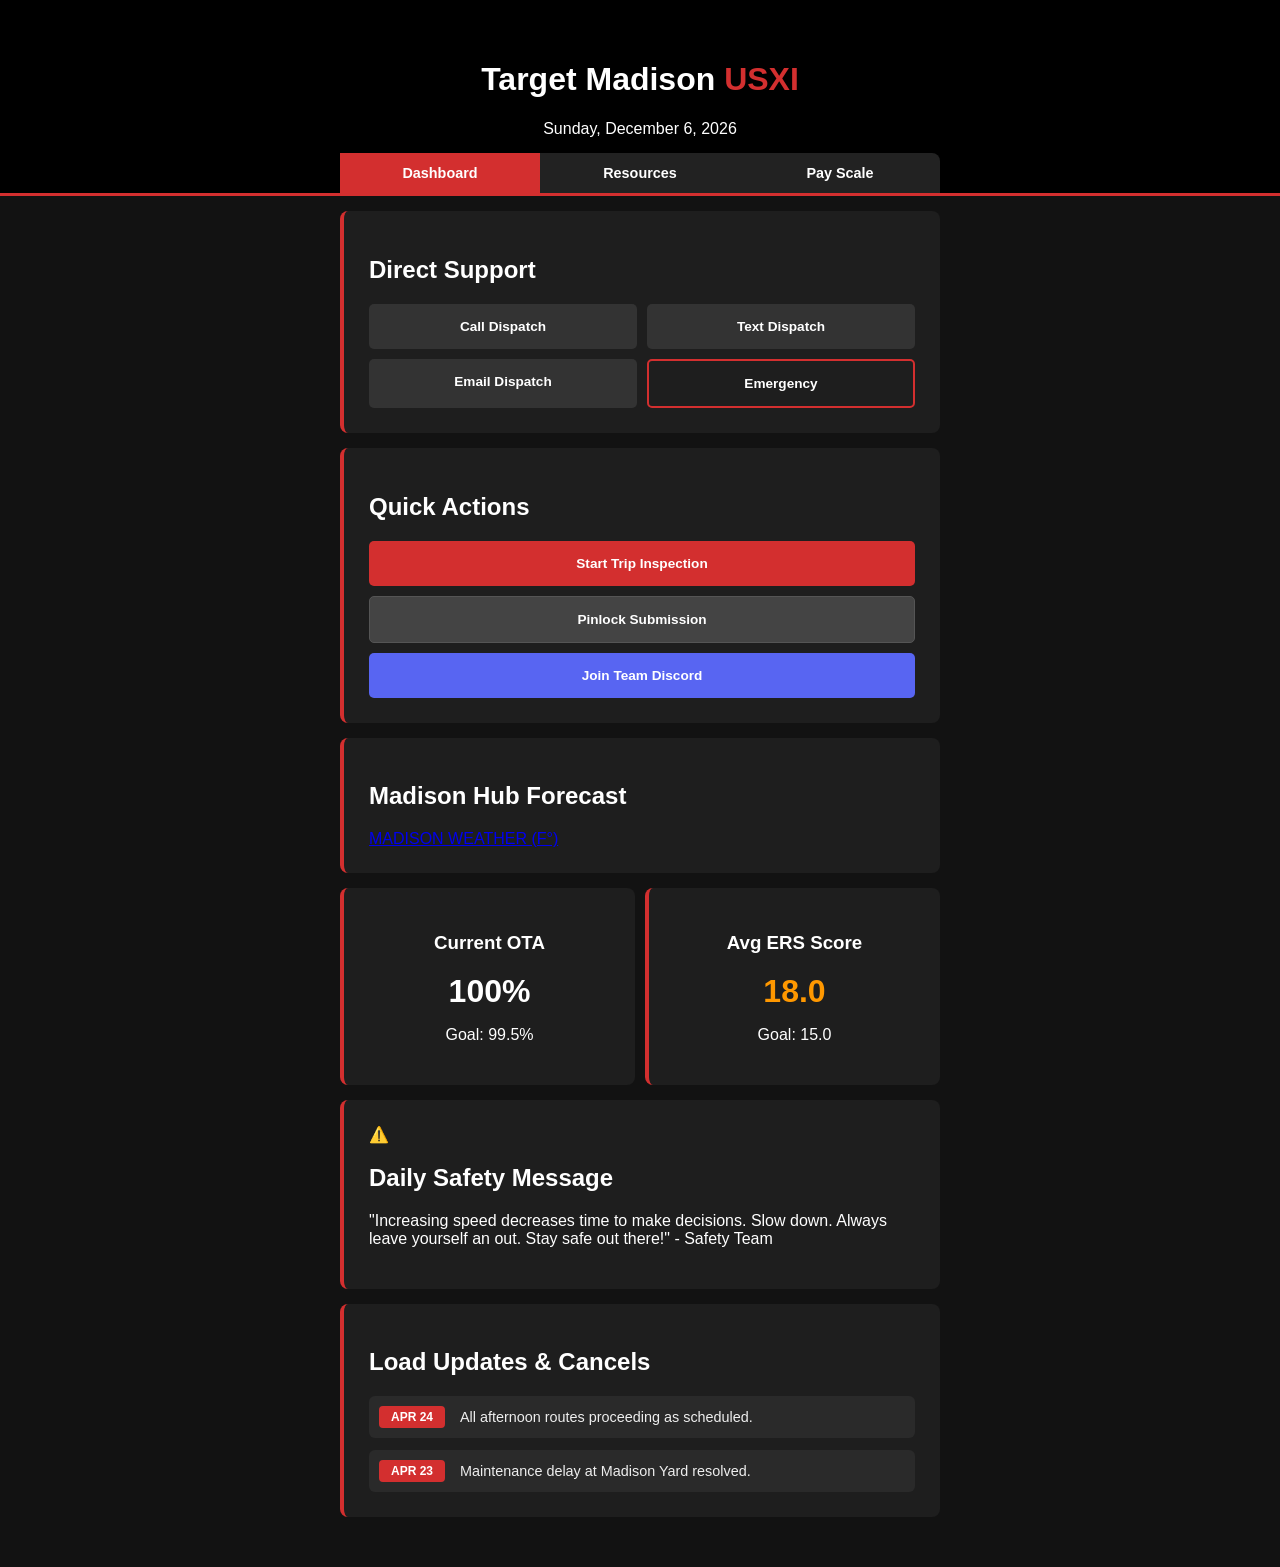
==== index.html @ d66eca16 "updated safety message" ====
<!doctype html>
<html lang="en">
  <head>
    <meta charset="UTF-8" />
    <meta name="viewport" content="width=device-width, initial-scale=1.0" />
    <title>Target Madison USXI | Dashboard</title>
    <link rel="stylesheet" href="styles.css" />
  </head>
  <body>
    <header>
      <div class="header-content">
        <h1>Target Madison <span class="sub-brand">USXI</span></h1>
        <div class="date" id="current-date"></div>
      </div>
      <nav class="main-nav">
        <a href="index.html" class="nav-item active">Dashboard</a>
        <a href="resources.html" class="nav-item">Resources</a>
        <a href="targetMadisonPayScale.html" class="nav-item">Pay Scale</a>
      </nav>
    </header>

    <main class="container">
      <section class="card action-card">
        <h2>Direct Support</h2>
        <div class="button-grid">
          <a href="tel:8032505276" class="btn-link support">Call Dispatch</a>
          <a href="sms:8032505276" class="btn-link support">Text Dispatch</a>
          <a href="mailto:targetmadison@usxpress.com" class="btn-link support">
            Email Dispatch</a
          >
          <a href="tel:911" class="btn-link emergency">Emergency</a>
        </div>
      </section>

      <section class="card action-card">
        <h2>Quick Actions</h2>
        <div class="button-grid">
          <a
            href="https://app.smartsheet.com/b/form/f10eee7610c347f5bd076bdf74858b39"
            class="btn-link primary"
            target="_blank"
            >Start Trip Inspection</a
          >
          <a
            href="https://forms.office.com/pages/responsepage.aspx?id=baa1u59cKkiWmqQDBLa8jYGkXY_QjcpDrujCEN10fqJURVBIWTdNQVBaWUJBTFdSQTcyQ05BNzRNVCQlQCN0PWcu&origin=lprLink&route=shorturl"
            class="btn-link secondary"
            target="_blank"
            >Pinlock Submission</a
          >
          <a
            href="https://discord.gg/PH69uc9b"
            class="btn-link discord"
            target="_blank"
            >Join Team Discord</a
          >
        </div>
      </section>
      <!-- Weather -->
      <section class="card">
        <h2>Madison Hub Forecast</h2>
        <a
          class="weatherwidget-io"
          href="https://forecast7.com/en/34d70n86d75/madison/?unit=us"
          data-label_1="MADISON"
          data-label_2="WEATHER"
          data-font="Roboto"
          data-icons="Climacons Animated"
          data-mode="Forecast"
          data-days="3"
          data-theme="pure"
          data-basecolor="#1e1e1e"
          data-accent="#555555"
          data-textcolor="#ffffff"
          data-highcolor="#d32f2f"
          data-lowcolor="#bbbbbb"
          data-unit="us"
        >
          MADISON WEATHER (F°)
        </a>
        <script>
          !(function (d, s, id) {
            var js,
              fjs = d.getElementsByTagName(s)[0];
            if (!d.getElementById(id)) {
              js = d.createElement(s);
              js.id = id;
              js.src = "https://weatherwidget.io/js/widget.min.js";
              fjs.parentNode.insertBefore(js, fjs);
            }
          })(document, "script", "weatherwidget-io-js");
        </script>
      </section>
      <!-- Metrics -->
      <section class="metrics">
        <div class="card metric-card status-good">
          <h3>Current OTA</h3>
          <div class="stat">100%</div>
          <p class="goal">Goal: 99.5%</p>
        </div>
        <div class="card metric-card status-warning">
          <h3>Avg ERS Score</h3>
          <div class="stat">18.0</div>
          <p class="goal">Goal: 15.0</p>
        </div>
      </section>
      <!-- Safety Message -->
      <section class="card safety-card">
        <div class="card-header">
          <span class="icon">⚠️</span>
          <h2>Daily Safety Message</h2>
        </div>
        <p class="safety-text">
          "Increasing speed decreases time to make decisions. Slow down. Always
          leave yourself an out. Stay safe out there!" - Safety Team
        </p>
      </section>

      <section class="card alert-card">
        <h2>Load Updates & Cancels</h2>
        <div class="update-list">
          <div class="update-item">
            <span class="update-date">Apr 24</span
            ><span class="update-msg"
              >All afternoon routes proceeding as scheduled.</span
            >
          </div>
          <div class="update-item">
            <span class="update-date">Apr 23</span
            ><span class="update-msg"
              >Maintenance delay at Madison Yard resolved.</span
            >
          </div>
        </div>
      </section>
    </main>

    <script>
      const options = {
        weekday: "long",
        year: "numeric",
        month: "long",
        day: "numeric",
      };
      document.getElementById("current-date").innerText =
        new Date().toLocaleDateString(undefined, options);
    </script>
  </body>
</html>
---- styles.css ----
:root {
  --primary-red: #d32f2f;
  --bg-dark: #121212;
  --card-bg: #1e1e1e;
  --text-white: #ffffff;
  --text-grey: #bbbbbb;
  --discord-blurple: #5865f2;
}
.container {
  padding: 15px;
  max-width: 600px; /* This prevents the site from getting too wide on PC */
  margin: 0 auto;  /* This centers the container on the screen */
}

body {
  font-family: -apple-system, sans-serif;
  background-color: var(--bg-dark);
  color: var(--text-white);
  margin: 0;
  padding-bottom: 20px;
}

header {
  background-color: #000;
  padding: 20px 0 0 0;
  text-align: center;
  border-bottom: 3px solid var(--primary-red);
  position: sticky;
  top: 0;
  z-index: 100;
}

.sub-brand {
  color: var(--primary-red);
}

.main-nav {
  display: flex;
  justify-content: space-around;
  background: #222;
  margin-top: 15px;
}

.nav-item {
  color: white;
  text-decoration: none;
  padding: 12px;
  font-size: 0.9rem;
  font-weight: bold;
  flex: 1;
}

.nav-item.active {
  background: var(--primary-red);
}

.container {
  padding: 15px;
}

.card {
  background: var(--card-bg);
  border-radius: 8px;
  padding: 15px;
  margin-bottom: 15px;
  border-left: 4px solid var(--primary-red);
}

.button-grid {
  display: grid;
  grid-template-columns: 1fr 1fr;
  gap: 10px;
}

.btn-link {
  display: block;
  padding: 15px 5px;
  text-align: center;
  text-decoration: none;
  color: white;
  border-radius: 5px;
  font-weight: bold;
  font-size: 0.85rem;
  background: #333;
}

.btn-link.primary {
  background: var(--primary-red);
  grid-column: span 2;
}

/* Secondary Button Styling (e.g., Pinlock) */
.btn-link.secondary {
  background-color: #444; /* Medium Grey */
  grid-column: span 2; /* Makes it full width like the others */
  border: 1px solid #555;
  transition: background-color 0.2s ease;
}

.btn-link.secondary:active {
  background-color: #555;
}
.btn-link.discord {
  background: var(--discord-blurple);
  grid-column: span 2;
}
.btn-link.emergency {
  border: 2px solid var(--primary-red);
  background: transparent;
}

.metrics {
  display: grid;
  grid-template-columns: 1fr 1fr;
  gap: 10px;
}
.metric-card {
  text-align: center;
}
.stat {
  font-size: 2rem;
  font-weight: bold;
  margin: 5px 0;
}
.status-warning .stat {
  color: #ff9800;
}

.data-list {
  list-style: none;
  padding: 0;
}
.data-list li {
  display: flex;
  justify-content: space-between;
  padding: 10px 0;
  border-bottom: 1px solid #333;
}

.doc-link {
  color: var(--primary-red);
  text-decoration: none;
  font-weight: bold;
  display: block;
  margin-top: 10px;
}
.doc-link:hover {
  text-decoration: underline;
}

.back-nav {
  text-align: center;
}
.btn-back {
  display: inline-block;
  color: var(--text-grey);
  text-decoration: none;
  font-weight: bold;
  text-transform: uppercase;
  font-size: 0.8rem;
  border: 1px solid #444;
  padding: 10px 20px;
  border-radius: 20px;
}

/* Container for the list of updates */
.update-list {
    display: flex;
    flex-direction: column;
    gap: 12px; /* Adds space between each update row */
    margin-top: 10px;
}

/* Individual update row */
.update-item {
    display: flex;
    align-items: center; /* Vertically centers the text */
    background: #2a2a2a; /* Slightly lighter than card bg to stand out */
    padding: 10px;
    border-radius: 6px;
    gap: 15px; /* Creates a clear gap between date and message */
}

/* Date Badge */
.update-date {
    background-color: var(--primary-red);
    color: white;
    font-size: 0.75rem;
    font-weight: bold;
    padding: 4px 8px;
    border-radius: 4px;
    min-width: 50px; /* Ensures all date badges are the same width */
    text-align: center;
    text-transform: uppercase;
}

/* Message Text */
.update-msg {
    font-size: 0.9rem;
    color: #eee;
    line-height: 1.3;
}

/* Media Query: Rules for screens wider than 768px (Tablets/PCs) */
@media (min-width: 768px) {
    header {
        padding: 40px 0 0 0; /* More space at the top on big screens */
    }

    .main-nav {
        max-width: 600px;
        margin: 15px auto 0 auto;
        border-radius: 8px 8px 0 0; /* Rounds the top corners of the nav */
    }

    .card {
        padding: 25px; /* More internal space for cards on desktop */
    }

    h1 {
        font-size: 2rem;
    }
}
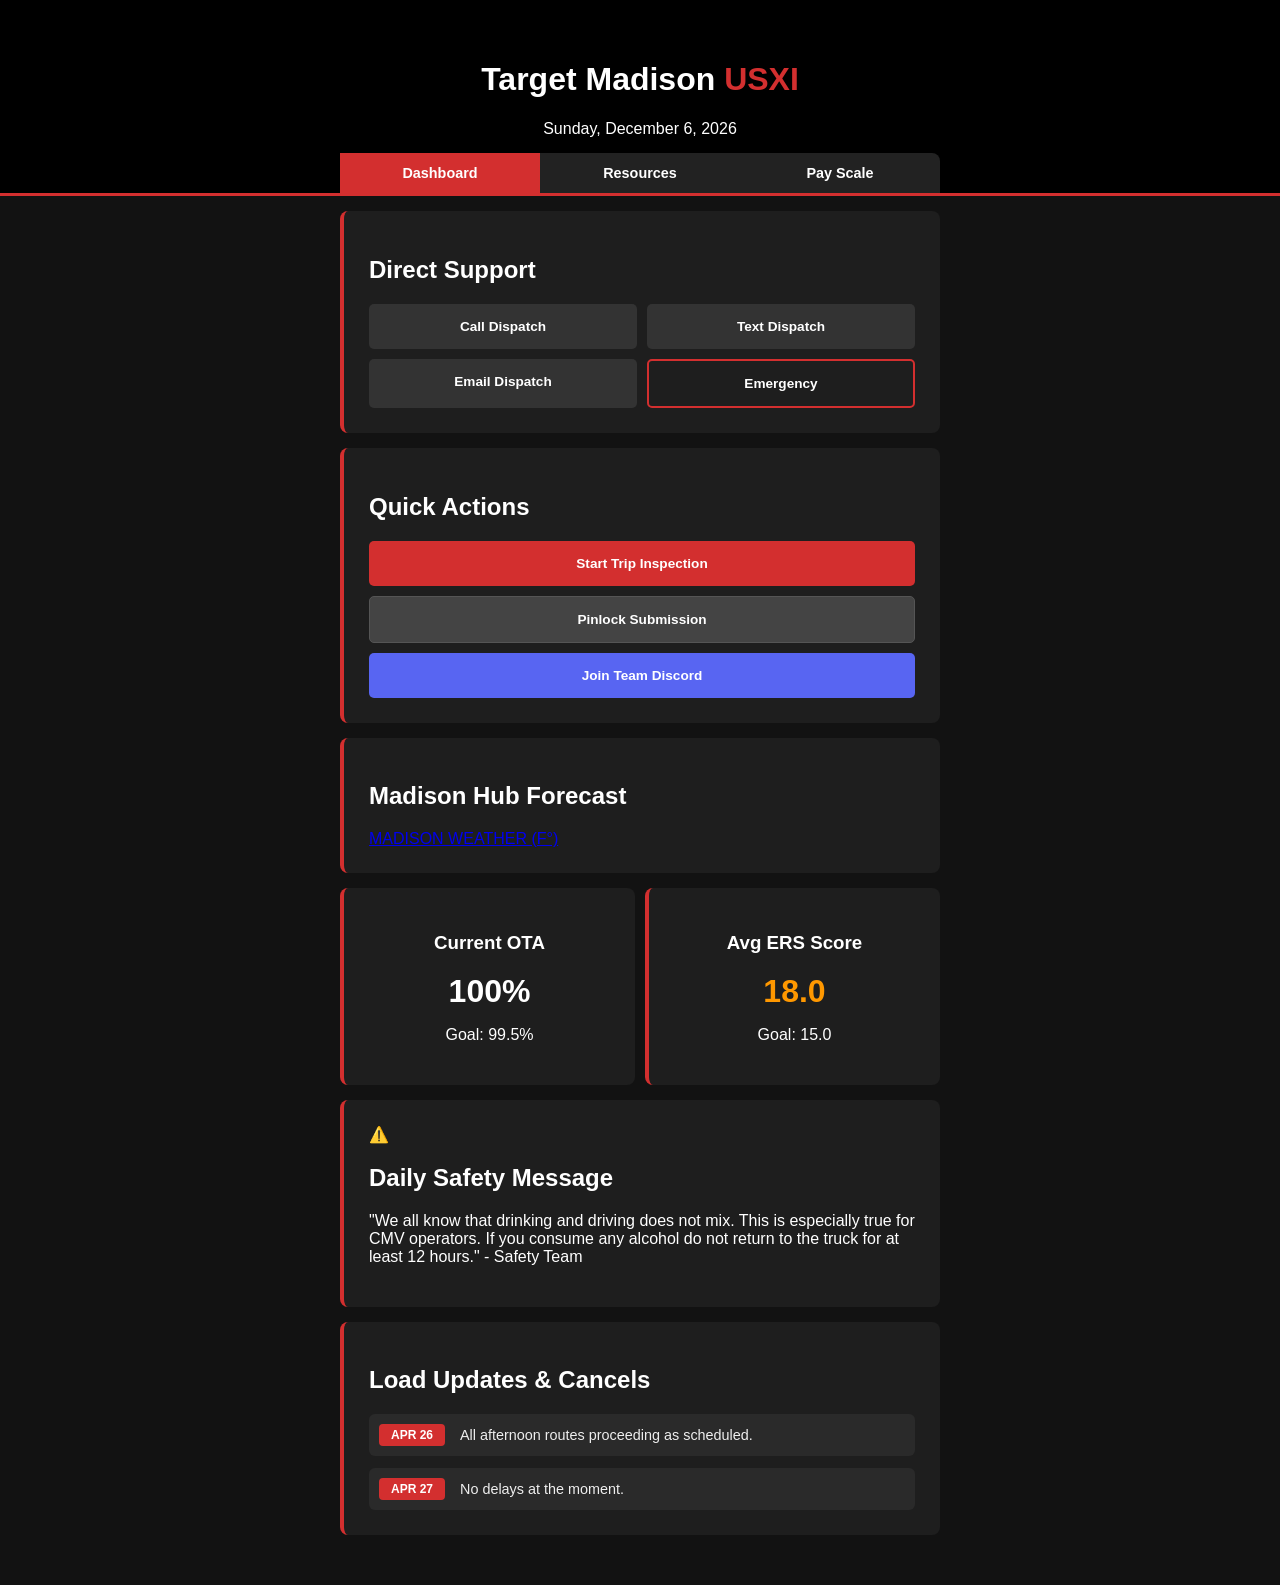
==== commit 4416ca07: "updated safety message" ====
--- a/index.html
+++ b/index.html
@@ -110,8 +110,9 @@
           <h2>Daily Safety Message</h2>
         </div>
         <p class="safety-text">
-          "Increasing speed decreases time to make decisions. Slow down. Always
-          leave yourself an out. Stay safe out there!" - Safety Team
+          "We all know that drinking and driving does not mix. This is
+          especially true for CMV operators. If you consume any alcohol do not
+          return to the truck for at least 12 hours." - Safety Team
         </p>
       </section>
 
@@ -119,16 +120,14 @@
         <h2>Load Updates & Cancels</h2>
         <div class="update-list">
           <div class="update-item">
-            <span class="update-date">Apr 24</span
+            <span class="update-date">Apr 26</span
             ><span class="update-msg"
               >All afternoon routes proceeding as scheduled.</span
             >
           </div>
           <div class="update-item">
-            <span class="update-date">Apr 23</span
-            ><span class="update-msg"
-              >Maintenance delay at Madison Yard resolved.</span
-            >
+            <span class="update-date">Apr 27</span
+            ><span class="update-msg">No delays at the moment.</span>
           </div>
         </div>
       </section>
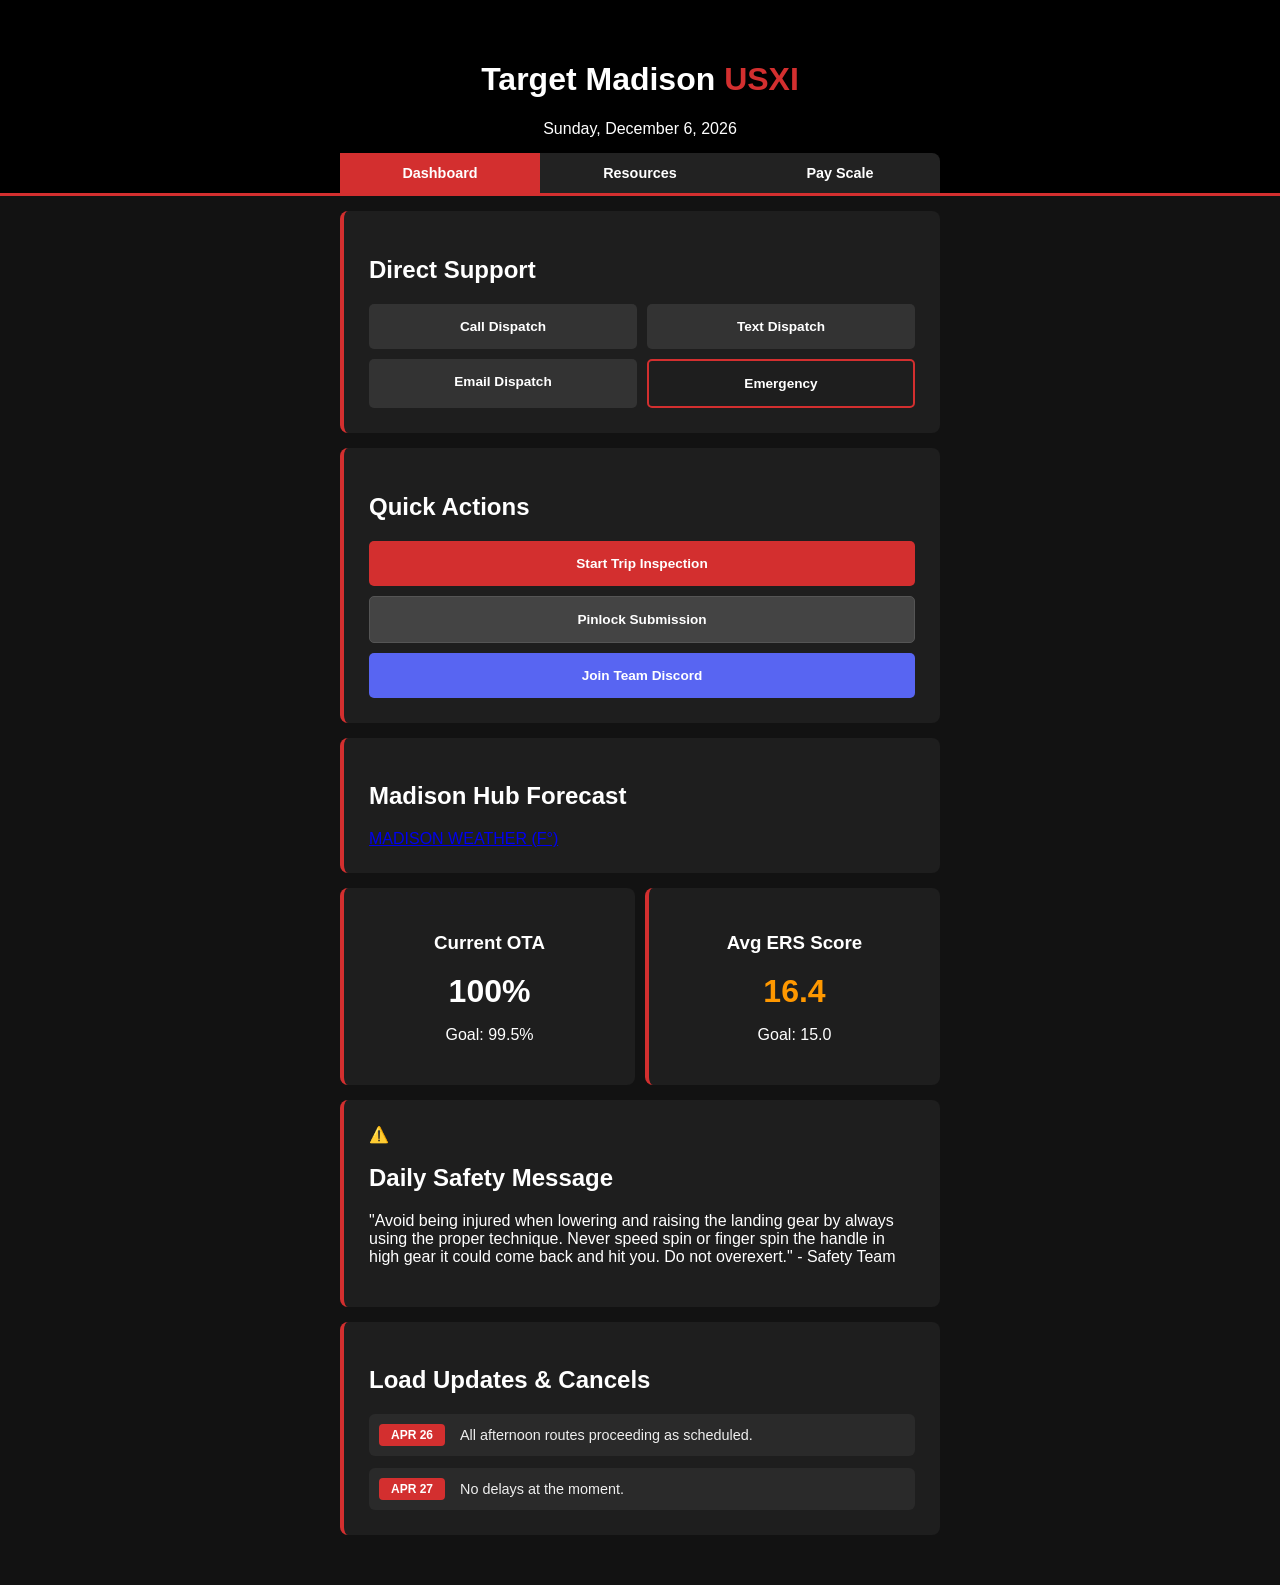
==== commit 1ea1a370: "updated safety score board" ====
--- a/index.html
+++ b/index.html
@@ -99,7 +99,7 @@
         </div>
         <div class="card metric-card status-warning">
           <h3>Avg ERS Score</h3>
-          <div class="stat">18.0</div>
+          <div class="stat">16.4</div>
           <p class="goal">Goal: 15.0</p>
         </div>
       </section>
@@ -110,9 +110,10 @@
           <h2>Daily Safety Message</h2>
         </div>
         <p class="safety-text">
-          "We all know that drinking and driving does not mix. This is
-          especially true for CMV operators. If you consume any alcohol do not
-          return to the truck for at least 12 hours." - Safety Team
+          "Avoid being injured when lowering and raising the landing gear by
+          always using the proper technique. Never speed spin or finger spin the
+          handle in high gear it could come back and hit you. Do not overexert."
+          - Safety Team
         </p>
       </section>
 
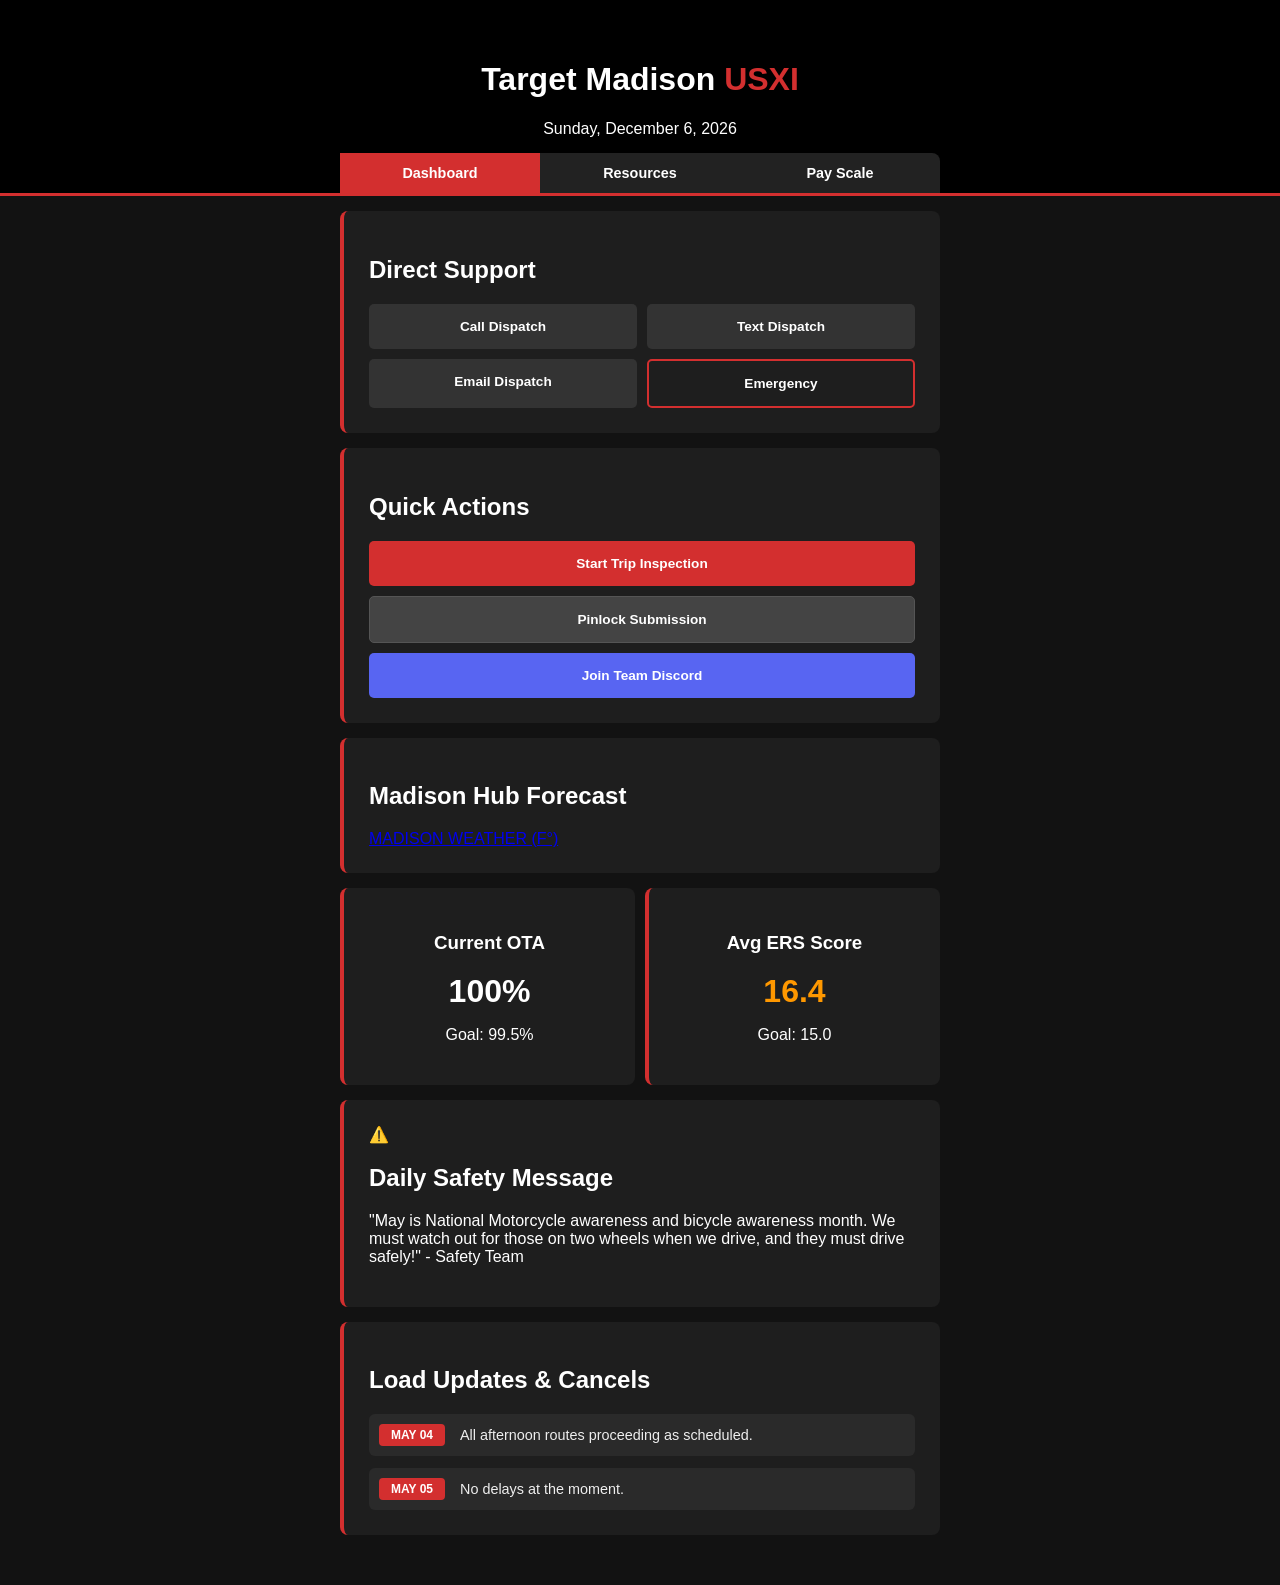
==== commit 50e24ed0: "updated safety message" ====
--- a/index.html
+++ b/index.html
@@ -110,10 +110,9 @@
           <h2>Daily Safety Message</h2>
         </div>
         <p class="safety-text">
-          "Avoid being injured when lowering and raising the landing gear by
-          always using the proper technique. Never speed spin or finger spin the
-          handle in high gear it could come back and hit you. Do not overexert."
-          - Safety Team
+          "May is National Motorcycle awareness and bicycle awareness month. We
+          must watch out for those on two wheels when we drive, and they must
+          drive safely!" - Safety Team
         </p>
       </section>
 
@@ -121,13 +120,13 @@
         <h2>Load Updates & Cancels</h2>
         <div class="update-list">
           <div class="update-item">
-            <span class="update-date">Apr 26</span
+            <span class="update-date">May 04</span
             ><span class="update-msg"
               >All afternoon routes proceeding as scheduled.</span
             >
           </div>
           <div class="update-item">
-            <span class="update-date">Apr 27</span
+            <span class="update-date">May 05</span
             ><span class="update-msg">No delays at the moment.</span>
           </div>
         </div>
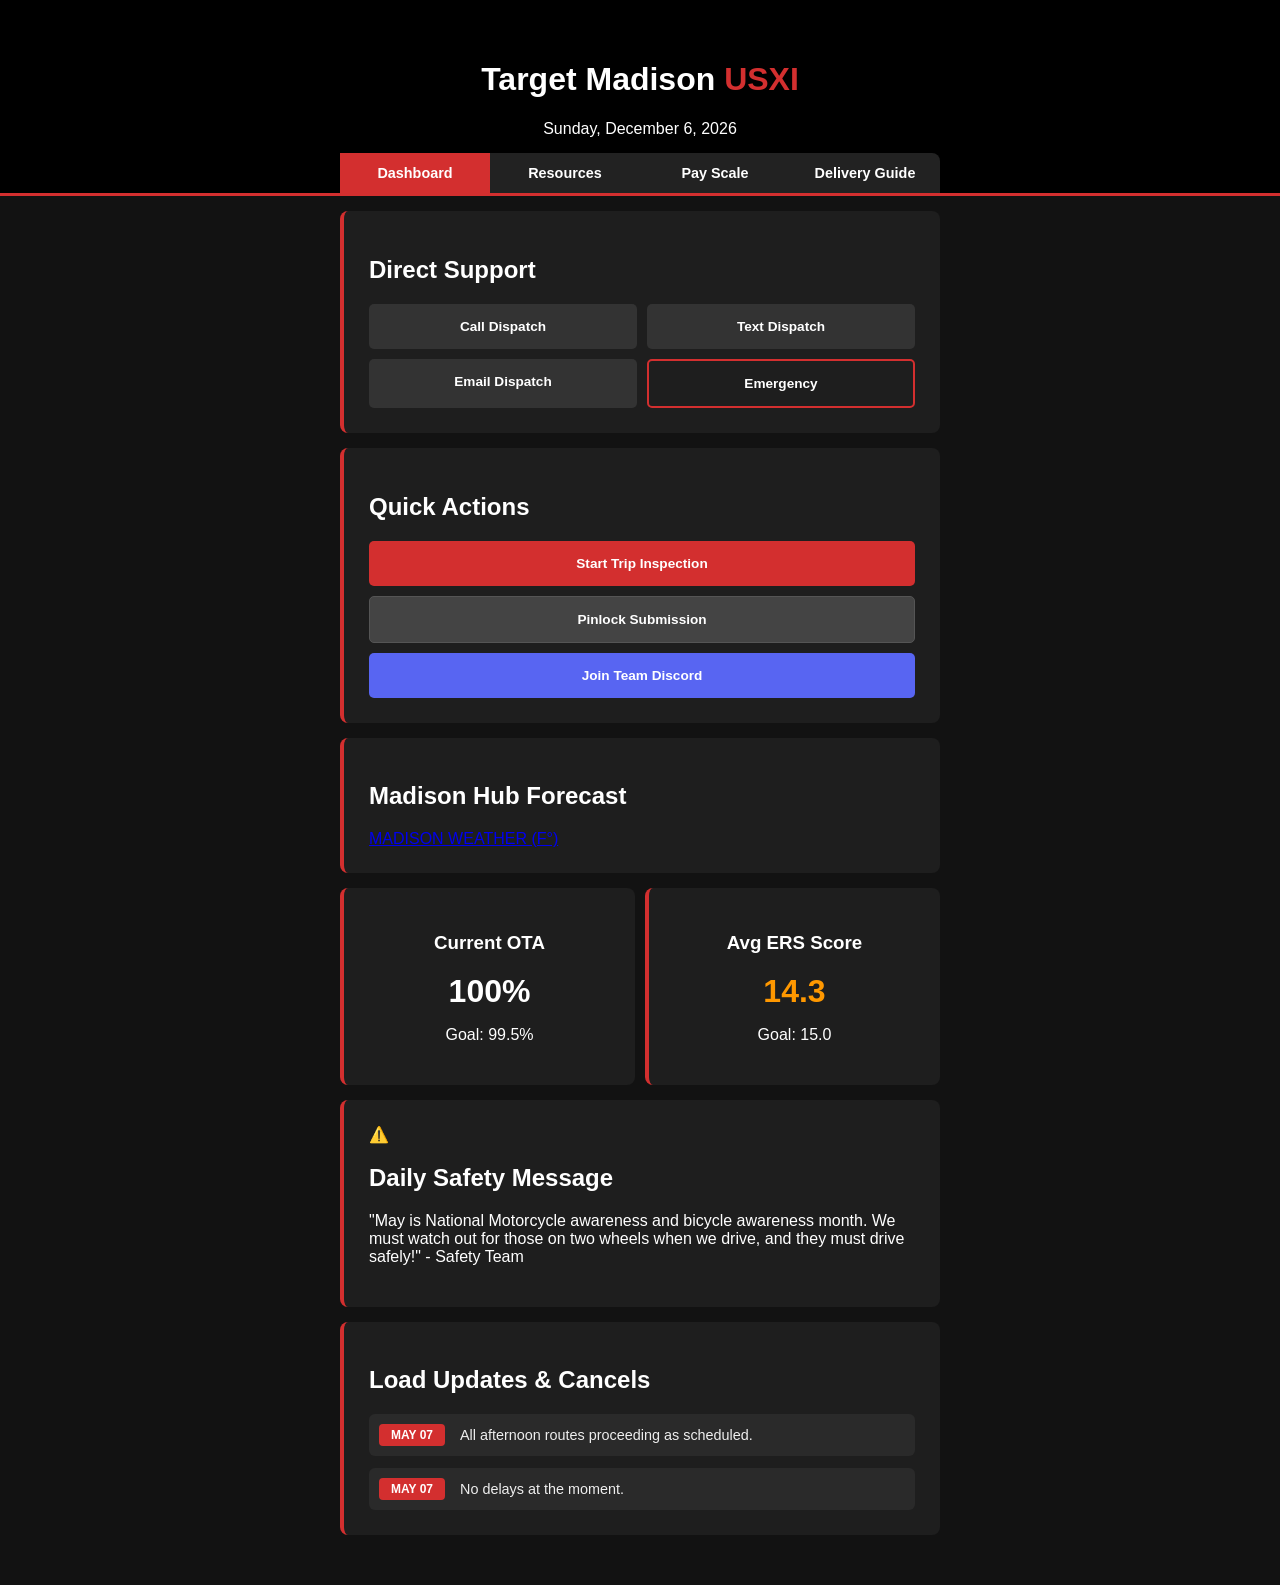
==== commit 61785b9e: "added delivery guide page" ====
--- a/index.html
+++ b/index.html
@@ -16,6 +16,7 @@
         <a href="index.html" class="nav-item active">Dashboard</a>
         <a href="resources.html" class="nav-item">Resources</a>
         <a href="targetMadisonPayScale.html" class="nav-item">Pay Scale</a>
+        <a href="delivery-guide.html" class="nav-item">Delivery Guide</a>
       </nav>
     </header>
 
@@ -99,7 +100,7 @@
         </div>
         <div class="card metric-card status-warning">
           <h3>Avg ERS Score</h3>
-          <div class="stat">16.4</div>
+          <div class="stat">14.3</div>
           <p class="goal">Goal: 15.0</p>
         </div>
       </section>
@@ -120,13 +121,13 @@
         <h2>Load Updates & Cancels</h2>
         <div class="update-list">
           <div class="update-item">
-            <span class="update-date">May 04</span
+            <span class="update-date">May 07</span
             ><span class="update-msg"
               >All afternoon routes proceeding as scheduled.</span
             >
           </div>
           <div class="update-item">
-            <span class="update-date">May 05</span
+            <span class="update-date">May 07</span
             ><span class="update-msg">No delays at the moment.</span>
           </div>
         </div>
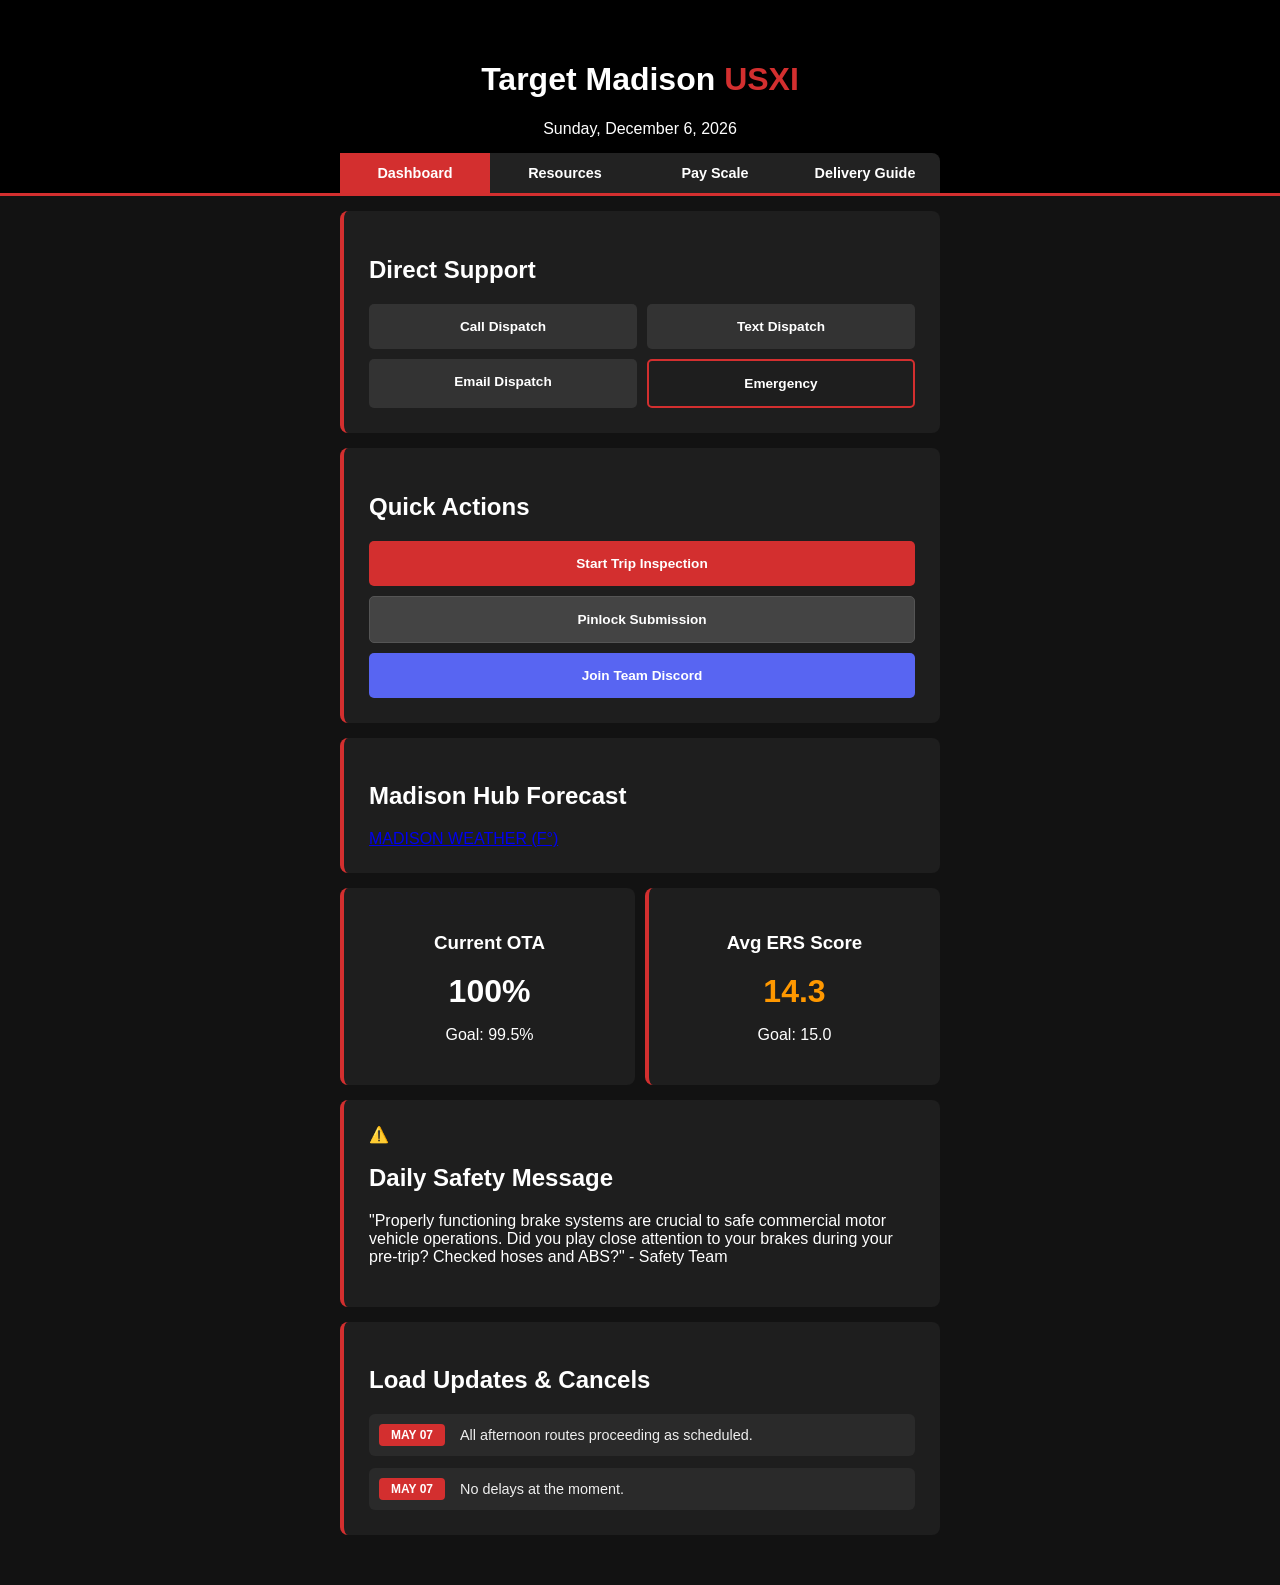
==== commit a5cbe43f: "updated safety message" ====
--- a/index.html
+++ b/index.html
@@ -111,9 +111,9 @@
           <h2>Daily Safety Message</h2>
         </div>
         <p class="safety-text">
-          "May is National Motorcycle awareness and bicycle awareness month. We
-          must watch out for those on two wheels when we drive, and they must
-          drive safely!" - Safety Team
+          "Properly functioning brake systems are crucial to safe commercial
+          motor vehicle operations. Did you play close attention to your brakes
+          during your pre-trip? Checked hoses and ABS?" - Safety Team
         </p>
       </section>
 
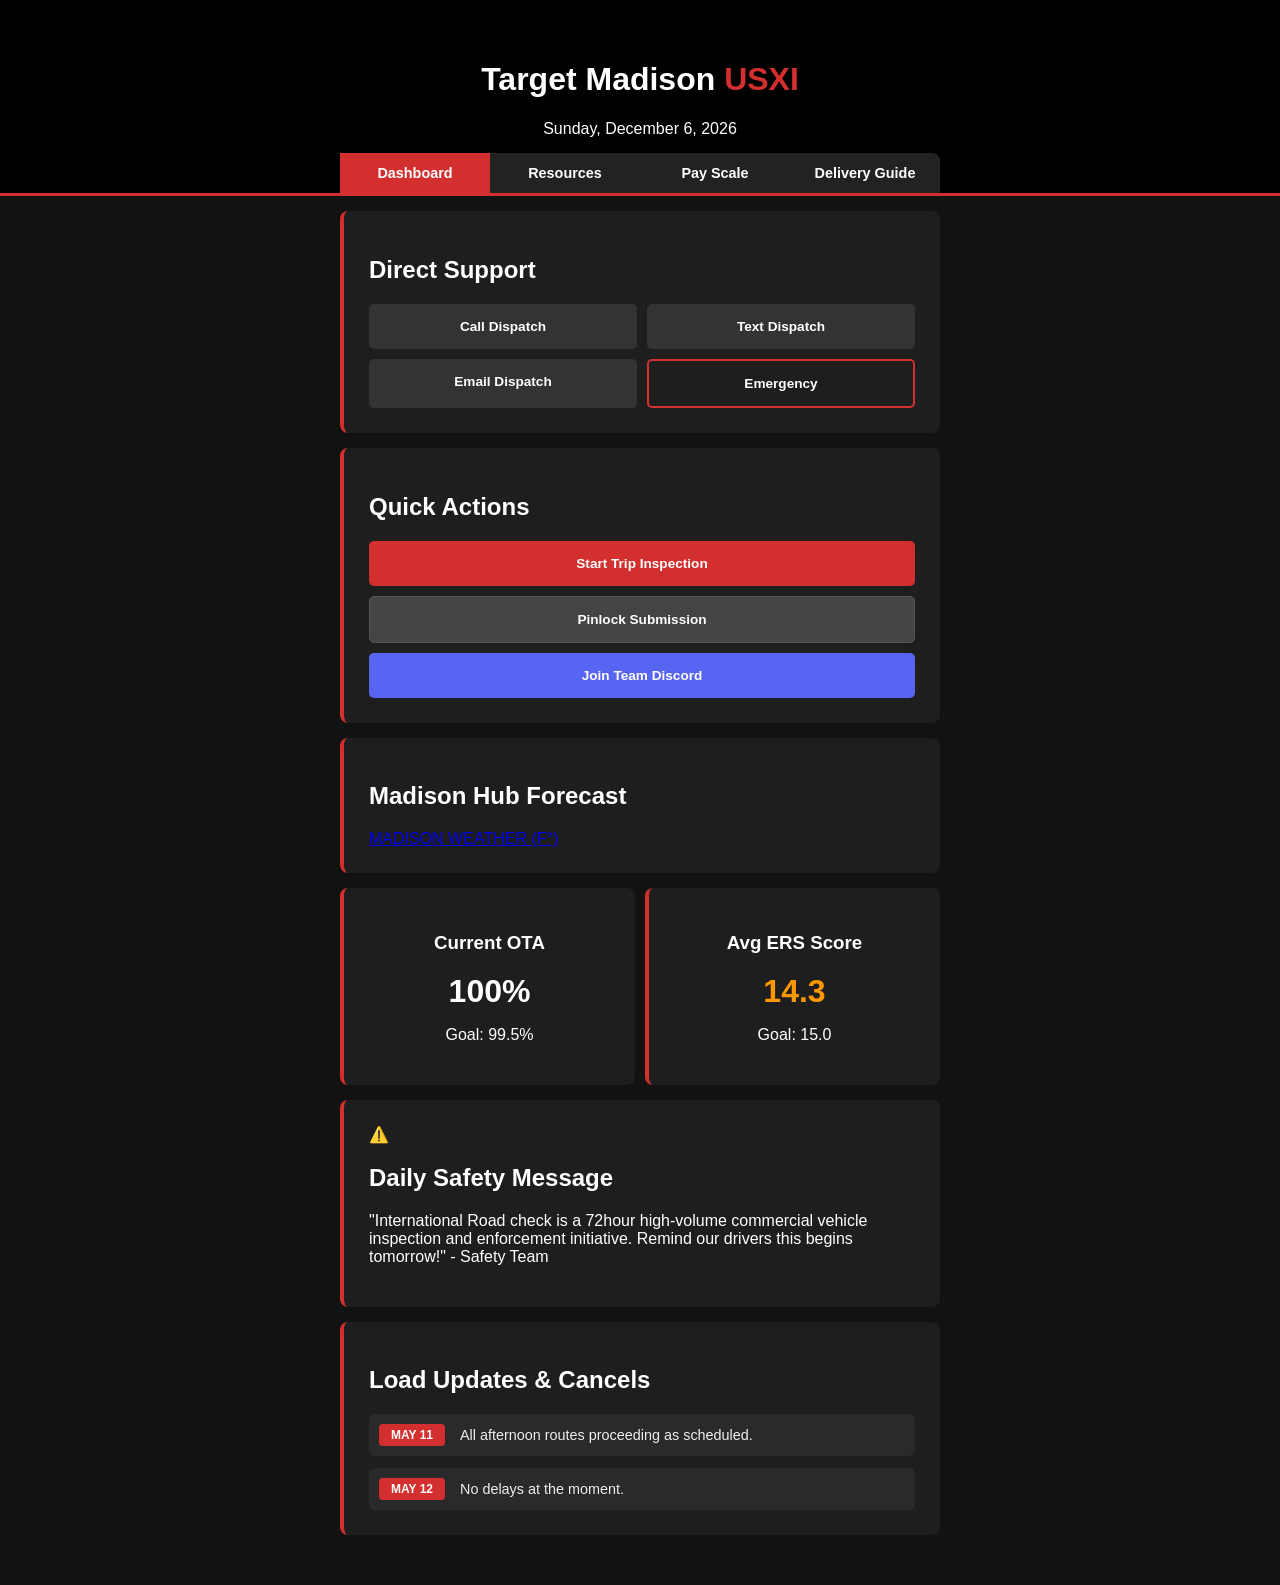
==== commit 80b180b9: "updated saftey mesage" ====
--- a/index.html
+++ b/index.html
@@ -111,9 +111,9 @@
           <h2>Daily Safety Message</h2>
         </div>
         <p class="safety-text">
-          "Properly functioning brake systems are crucial to safe commercial
-          motor vehicle operations. Did you play close attention to your brakes
-          during your pre-trip? Checked hoses and ABS?" - Safety Team
+          "International Road check is a 72hour high-volume commercial vehicle
+          inspection and enforcement initiative. Remind our drivers this begins
+          tomorrow!" - Safety Team
         </p>
       </section>
 
@@ -121,13 +121,13 @@
         <h2>Load Updates & Cancels</h2>
         <div class="update-list">
           <div class="update-item">
-            <span class="update-date">May 07</span
+            <span class="update-date">May 11</span
             ><span class="update-msg"
               >All afternoon routes proceeding as scheduled.</span
             >
           </div>
           <div class="update-item">
-            <span class="update-date">May 07</span
+            <span class="update-date">May 12</span
             ><span class="update-msg">No delays at the moment.</span>
           </div>
         </div>
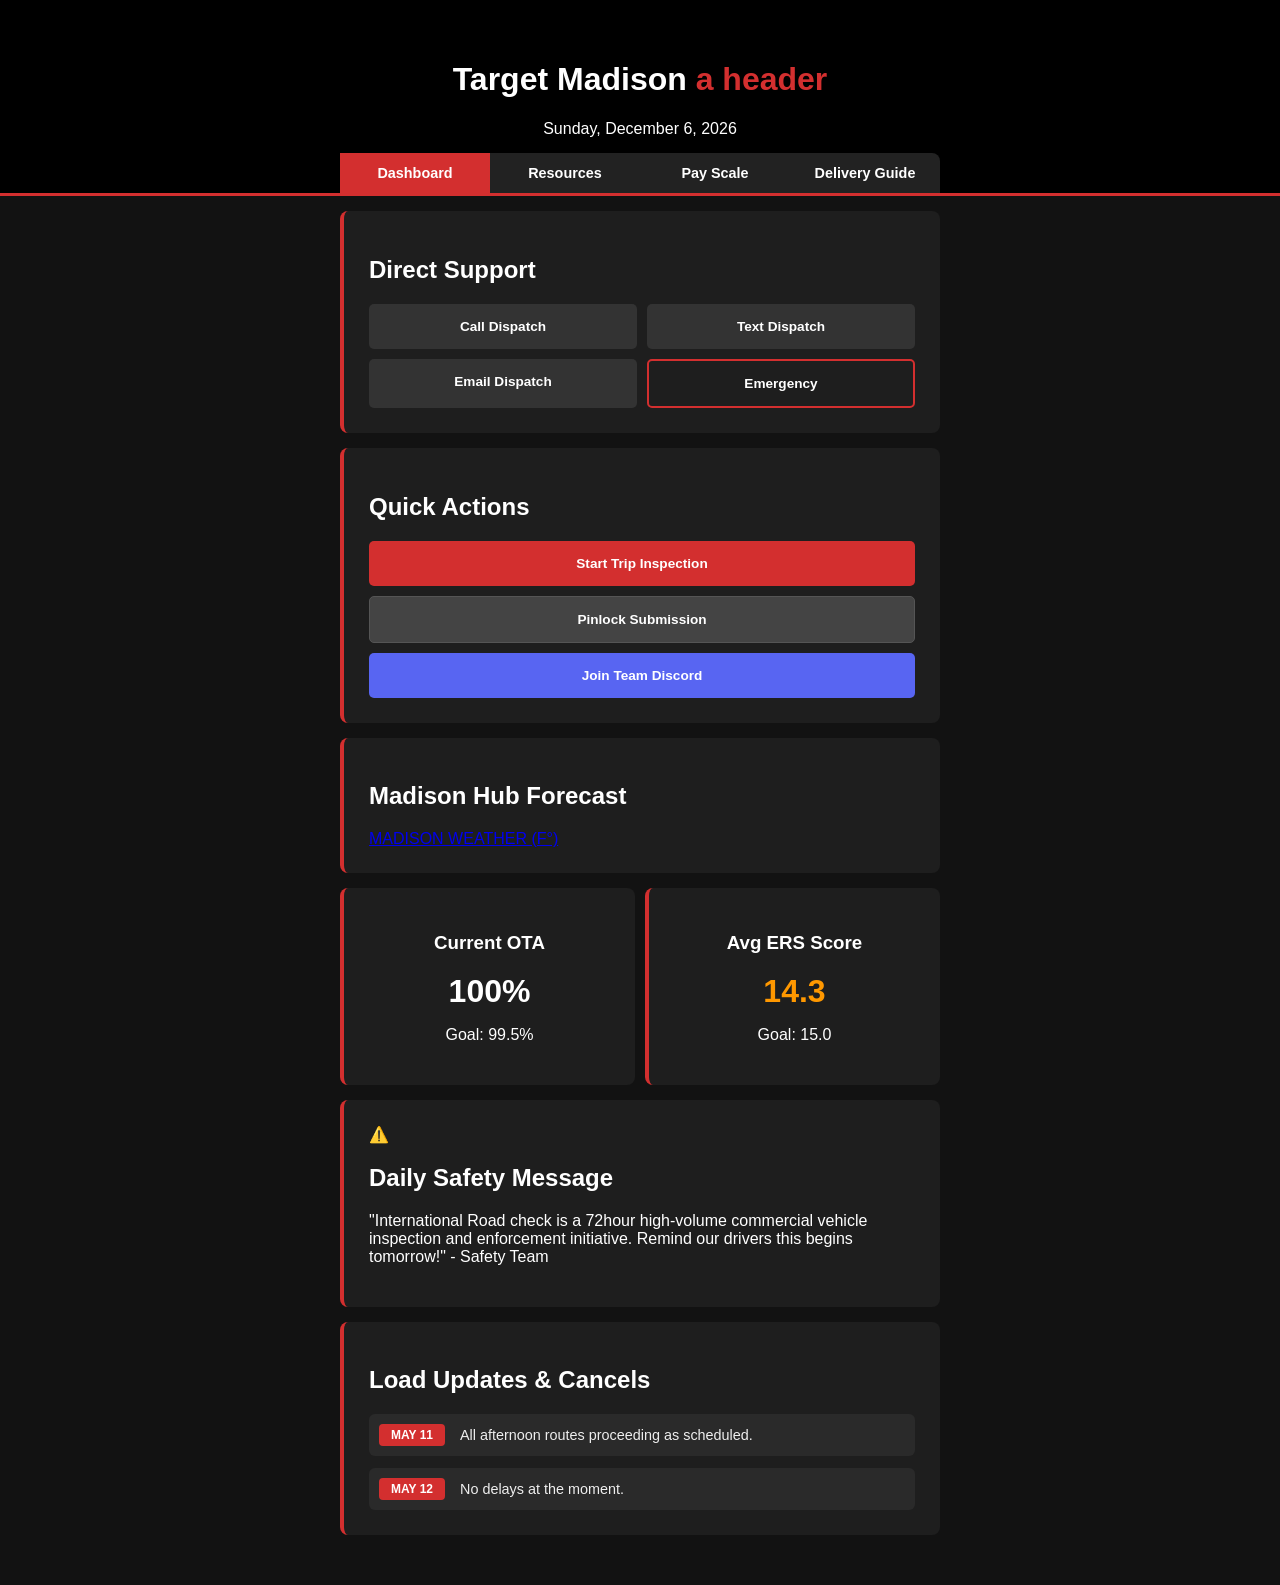
==== commit 622a1731: "major changes" ====
--- a/index.html
+++ b/index.html
@@ -3,13 +3,13 @@
   <head>
     <meta charset="UTF-8" />
     <meta name="viewport" content="width=device-width, initial-scale=1.0" />
-    <title>Target Madison USXI | Dashboard</title>
+    <title>A page here | Dashboard</title>
     <link rel="stylesheet" href="styles.css" />
   </head>
   <body>
     <header>
       <div class="header-content">
-        <h1>Target Madison <span class="sub-brand">USXI</span></h1>
+        <h1>Target Madison <span class="sub-brand">a header</span></h1>
         <div class="date" id="current-date"></div>
       </div>
       <nav class="main-nav">
